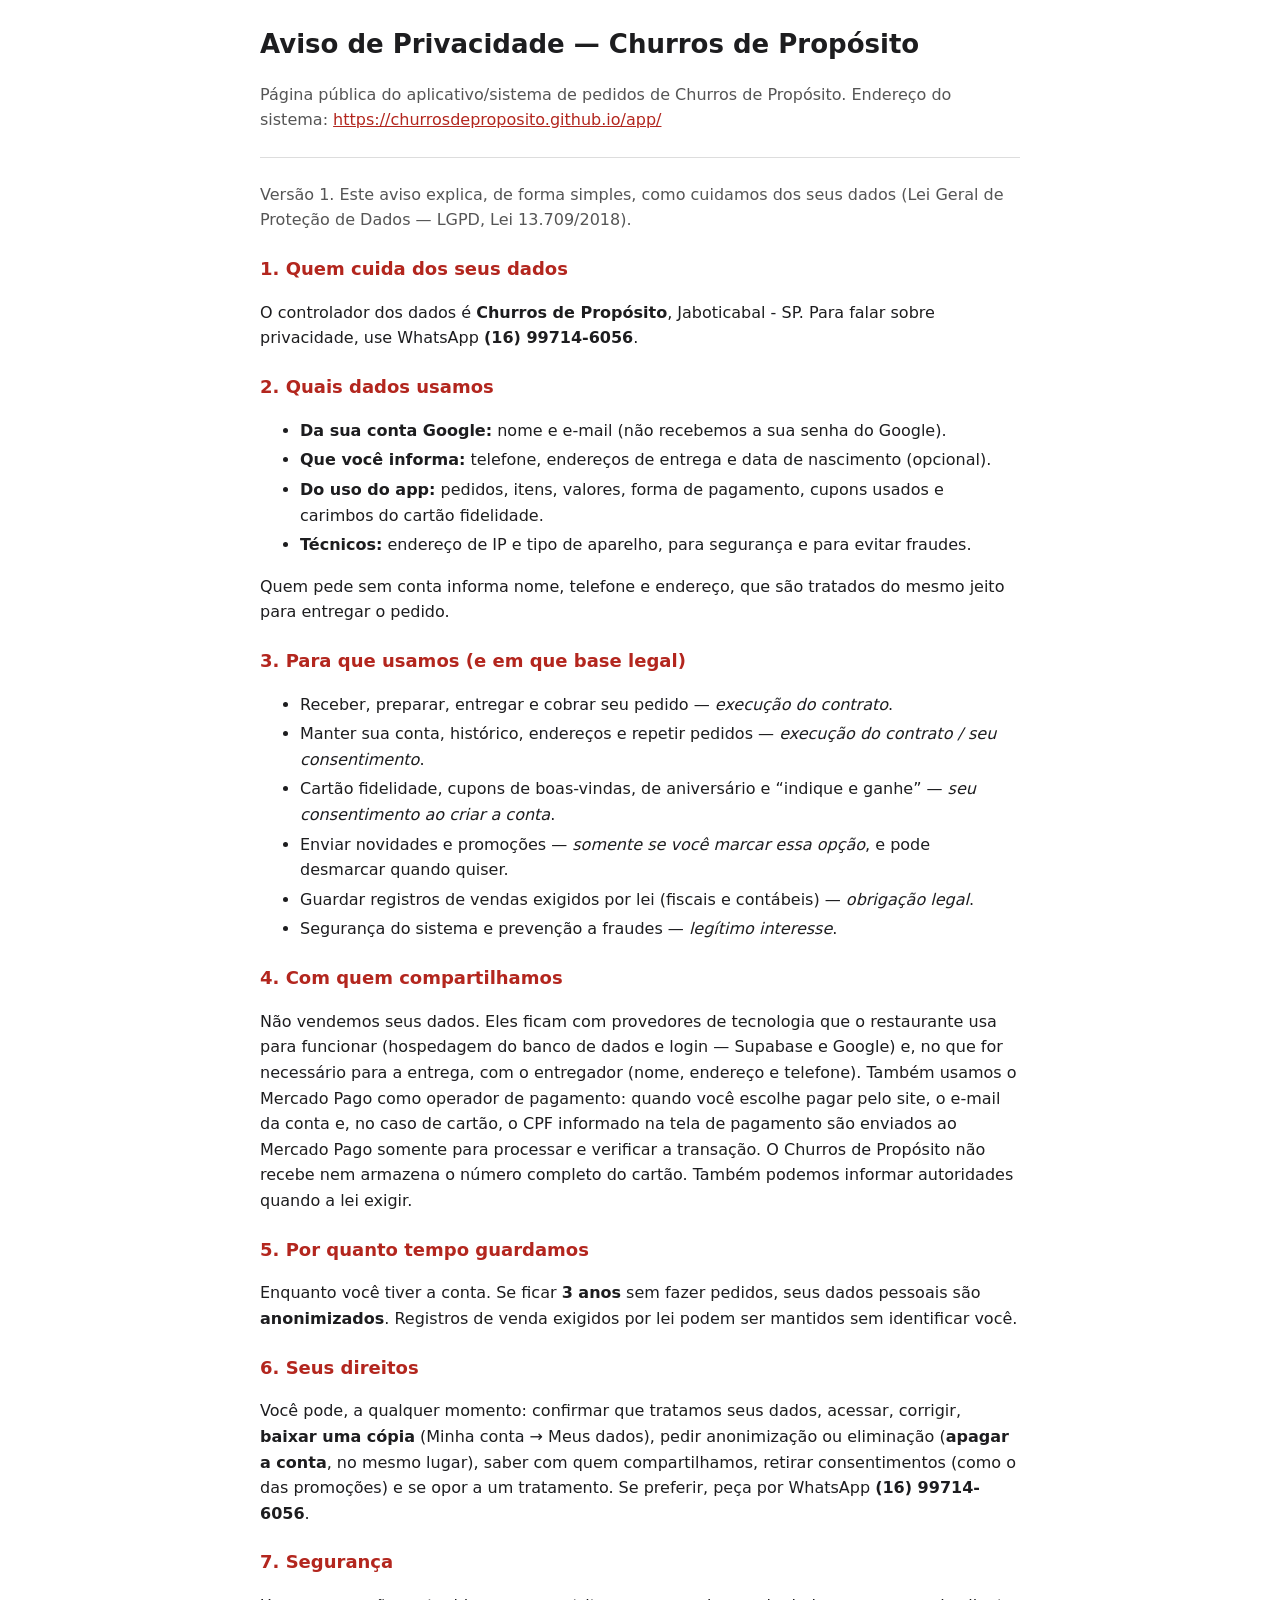
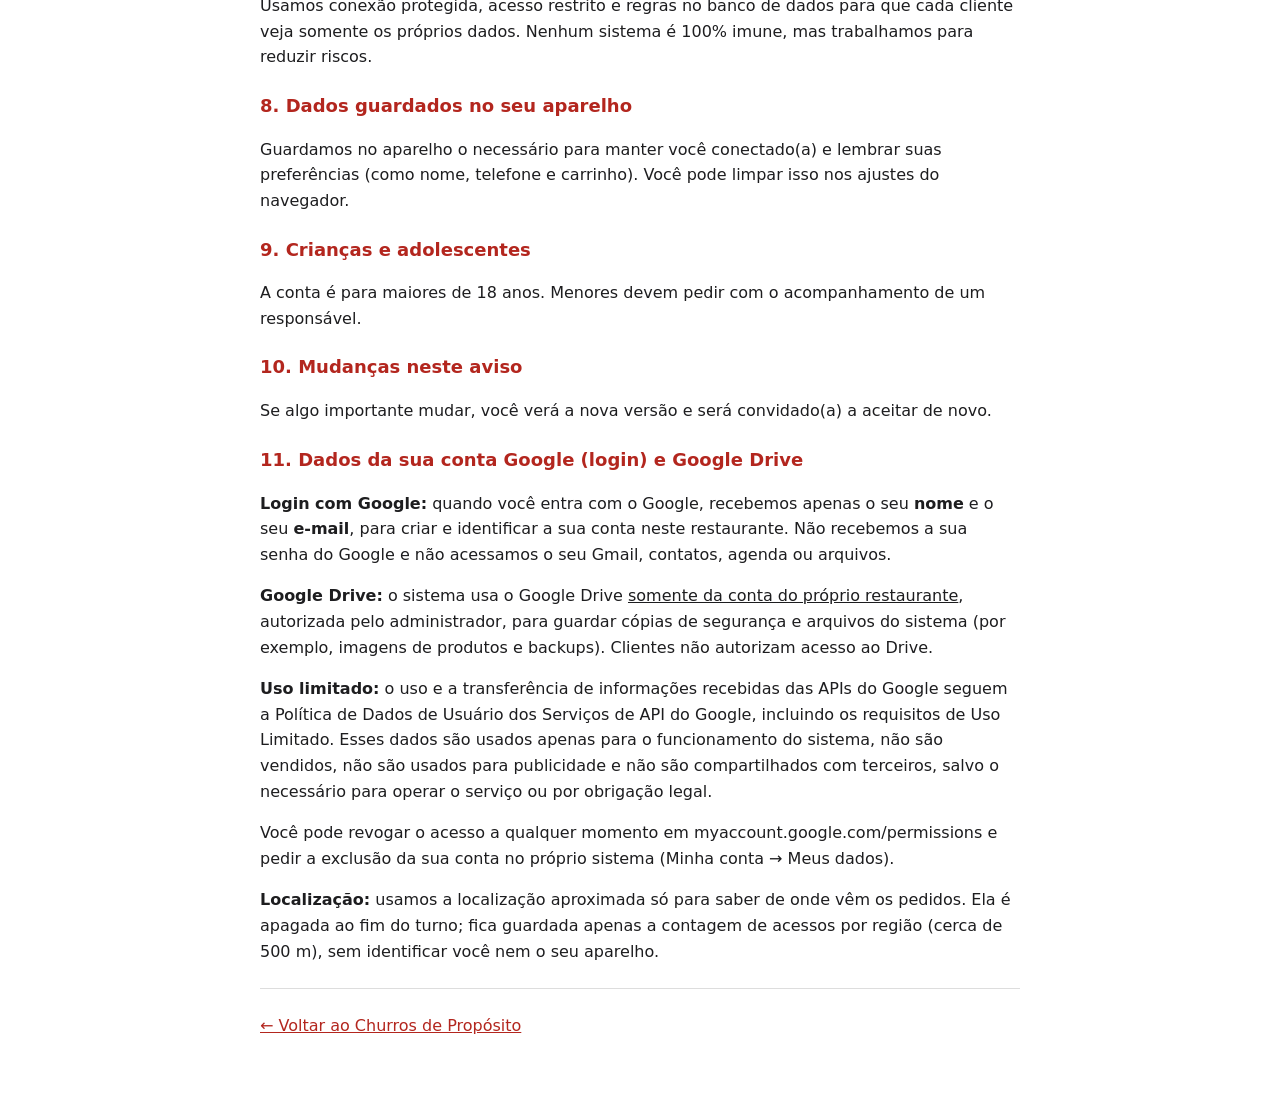
==== privacidade.html @ c82acc69 "Página de privacidade estática (verificação do Google) Co-Authored-By: Claude Sonnet 5.5 <noreply@an" ====
<!doctype html>
<html lang="pt-BR"><head><meta charset="utf-8"><meta name="viewport" content="width=device-width,initial-scale=1">
<title>Aviso de Privacidade — Churros de Propósito</title>
<meta name="description" content="Aviso de Privacidade de Churros de Propósito: quais dados usamos, para que, com quem compartilhamos e como exercer seus direitos (LGPD).">
<style>
:root{--bg:#ffffff;--tx:#1d1d1f;--mut:#555;--ln:#ddd;--ac:#b3261e}
@media (prefers-color-scheme:dark){:root{--bg:#14100c;--tx:#f3ece2;--mut:#b9aea0;--ln:#3a2f25;--ac:#e0b53a}}
html,body{margin:0;background:var(--bg);color:var(--tx);font:16px/1.6 system-ui,-apple-system,Segoe UI,Roboto,sans-serif}
main{max-width:760px;margin:0 auto;padding:24px 16px 48px}
h1{font-size:26px;margin:0 0 4px}h3{font-size:18px;margin:22px 0 6px;color:var(--ac)}
.sub{color:var(--mut)}li{margin:4px 0}a{color:var(--ac)}
hr{border:0;border-top:1px solid var(--ln);margin:24px 0}
</style></head><body><main>
<h1>Aviso de Privacidade — Churros de Propósito</h1>
<p class="sub">Página pública do aplicativo/sistema de pedidos de Churros de Propósito. Endereço do sistema: <a href="https://churrosdeproposito.github.io/app/">https://churrosdeproposito.github.io/app/</a></p>
<hr>
<div class="ct-aviso"><p class="sub">Versão 1. Este aviso explica, de forma simples, como cuidamos dos seus dados (Lei Geral de Proteção de Dados — LGPD, Lei 13.709/2018).</p><h3>1. Quem cuida dos seus dados</h3><p>O controlador dos dados é <b>Churros de Propósito</b>, Jaboticabal - SP. Para falar sobre privacidade, use WhatsApp <b>(16) 99714-6056</b>.</p><h3>2. Quais dados usamos</h3><ul><li><b>Da sua conta Google:</b> nome e e-mail (não recebemos a sua senha do Google).</li><li><b>Que você informa:</b> telefone, endereços de entrega e data de nascimento (opcional).</li><li><b>Do uso do app:</b> pedidos, itens, valores, forma de pagamento, cupons usados e carimbos do cartão fidelidade.</li><li><b>Técnicos:</b> endereço de IP e tipo de aparelho, para segurança e para evitar fraudes.</li></ul><p>Quem pede sem conta informa nome, telefone e endereço, que são tratados do mesmo jeito para entregar o pedido.</p><h3>3. Para que usamos (e em que base legal)</h3><ul><li>Receber, preparar, entregar e cobrar seu pedido — <i>execução do contrato</i>.</li><li>Manter sua conta, histórico, endereços e repetir pedidos — <i>execução do contrato / seu consentimento</i>.</li><li>Cartão fidelidade, cupons de boas-vindas, de aniversário e “indique e ganhe” — <i>seu consentimento ao criar a conta</i>.</li><li>Enviar novidades e promoções — <i>somente se você marcar essa opção</i>, e pode desmarcar quando quiser.</li><li>Guardar registros de vendas exigidos por lei (fiscais e contábeis) — <i>obrigação legal</i>.</li><li>Segurança do sistema e prevenção a fraudes — <i>legítimo interesse</i>.</li></ul><h3>4. Com quem compartilhamos</h3><p>Não vendemos seus dados. Eles ficam com provedores de tecnologia que o restaurante usa para funcionar (hospedagem do banco de dados e login — Supabase e Google) e, no que for necessário para a entrega, com o entregador (nome, endereço e telefone). Também usamos o Mercado Pago como operador de pagamento: quando você escolhe pagar pelo site, o e-mail da conta e, no caso de cartão, o CPF informado na tela de pagamento são enviados ao Mercado Pago somente para processar e verificar a transação. O Churros de Propósito não recebe nem armazena o número completo do cartão. Também podemos informar autoridades quando a lei exigir.</p><h3>5. Por quanto tempo guardamos</h3><p>Enquanto você tiver a conta. Se ficar <b>3 anos</b> sem fazer pedidos, seus dados pessoais são <b>anonimizados</b>. Registros de venda exigidos por lei podem ser mantidos sem identificar você.</p><h3>6. Seus direitos</h3><p>Você pode, a qualquer momento: confirmar que tratamos seus dados, acessar, corrigir, <b>baixar uma cópia</b> (Minha conta → Meus dados), pedir anonimização ou eliminação (<b>apagar a conta</b>, no mesmo lugar), saber com quem compartilhamos, retirar consentimentos (como o das promoções) e se opor a um tratamento. Se preferir, peça por WhatsApp <b>(16) 99714-6056</b>.</p><h3>7. Segurança</h3><p>Usamos conexão protegida, acesso restrito e regras no banco de dados para que cada cliente veja somente os próprios dados. Nenhum sistema é 100% imune, mas trabalhamos para reduzir riscos.</p><h3>8. Dados guardados no seu aparelho</h3><p>Guardamos no aparelho o necessário para manter você conectado(a) e lembrar suas preferências (como nome, telefone e carrinho). Você pode limpar isso nos ajustes do navegador.</p><h3>9. Crianças e adolescentes</h3><p>A conta é para maiores de 18 anos. Menores devem pedir com o acompanhamento de um responsável.</p><h3>10. Mudanças neste aviso</h3><p>Se algo importante mudar, você verá a nova versão e será convidado(a) a aceitar de novo.</p><h3>11. Dados da sua conta Google (login) e Google Drive</h3><p><b>Login com Google:</b> quando você entra com o Google, recebemos apenas o seu <b>nome</b> e o seu <b>e-mail</b>, para criar e identificar a sua conta neste restaurante. Não recebemos a sua senha do Google e não acessamos o seu Gmail, contatos, agenda ou arquivos.</p><p><b>Google Drive:</b> o sistema usa o Google Drive <u>somente da conta do próprio restaurante</u>, autorizada pelo administrador, para guardar cópias de segurança e arquivos do sistema (por exemplo, imagens de produtos e backups). Clientes não autorizam acesso ao Drive.</p><p><b>Uso limitado:</b> o uso e a transferência de informações recebidas das APIs do Google seguem a Política de Dados de Usuário dos Serviços de API do Google, incluindo os requisitos de Uso Limitado. Esses dados são usados apenas para o funcionamento do sistema, não são vendidos, não são usados para publicidade e não são compartilhados com terceiros, salvo o necessário para operar o serviço ou por obrigação legal.</p><p>Você pode revogar o acesso a qualquer momento em myaccount.google.com/permissions e pedir a exclusão da sua conta no próprio sistema (Minha conta → Meus dados).</p><p><b>Localização:</b> usamos a localização aproximada só para saber de onde vêm os pedidos. Ela é apagada ao fim do turno; fica guardada apenas a contagem de acessos por região (cerca de 500 m), sem identificar você nem o seu aparelho.</p></div>
<hr>
<p class="sub"><a href="https://churrosdeproposito.github.io/app/">← Voltar ao Churros de Propósito</a></p>
</main></body></html>
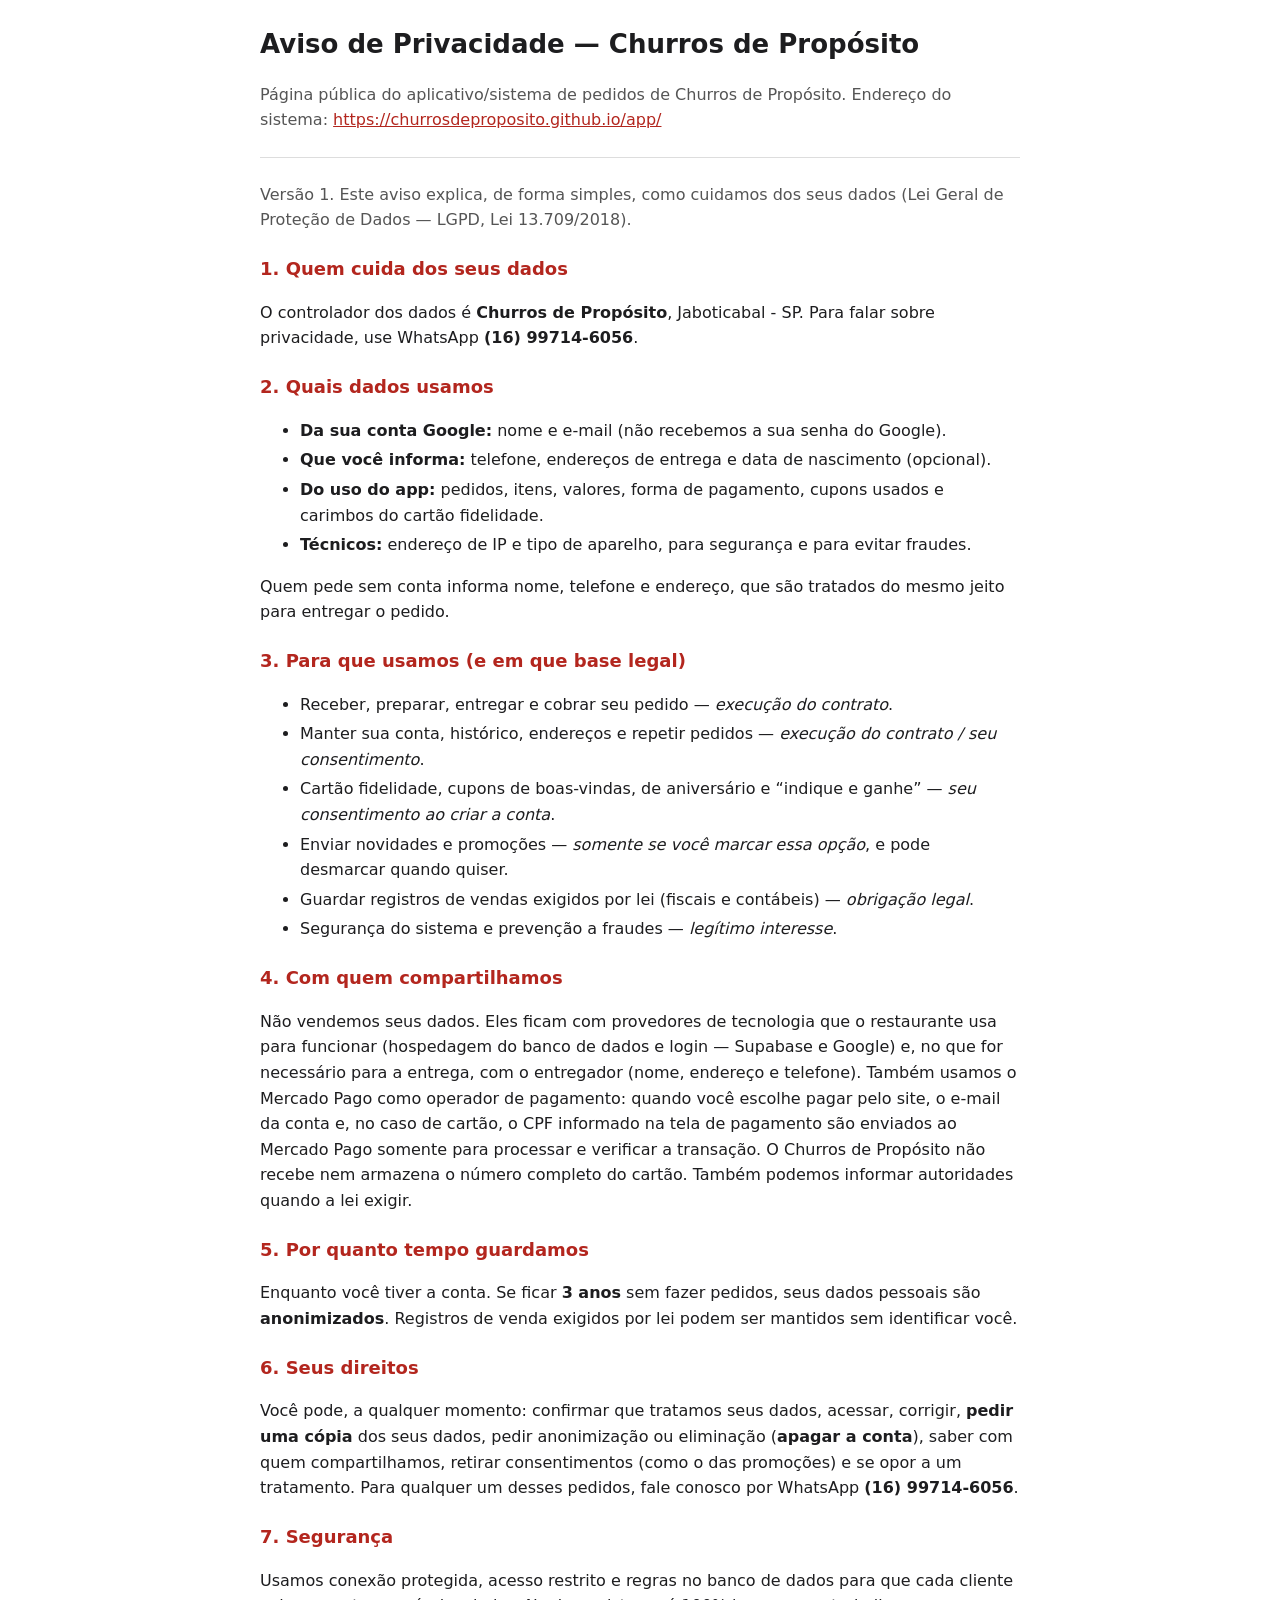
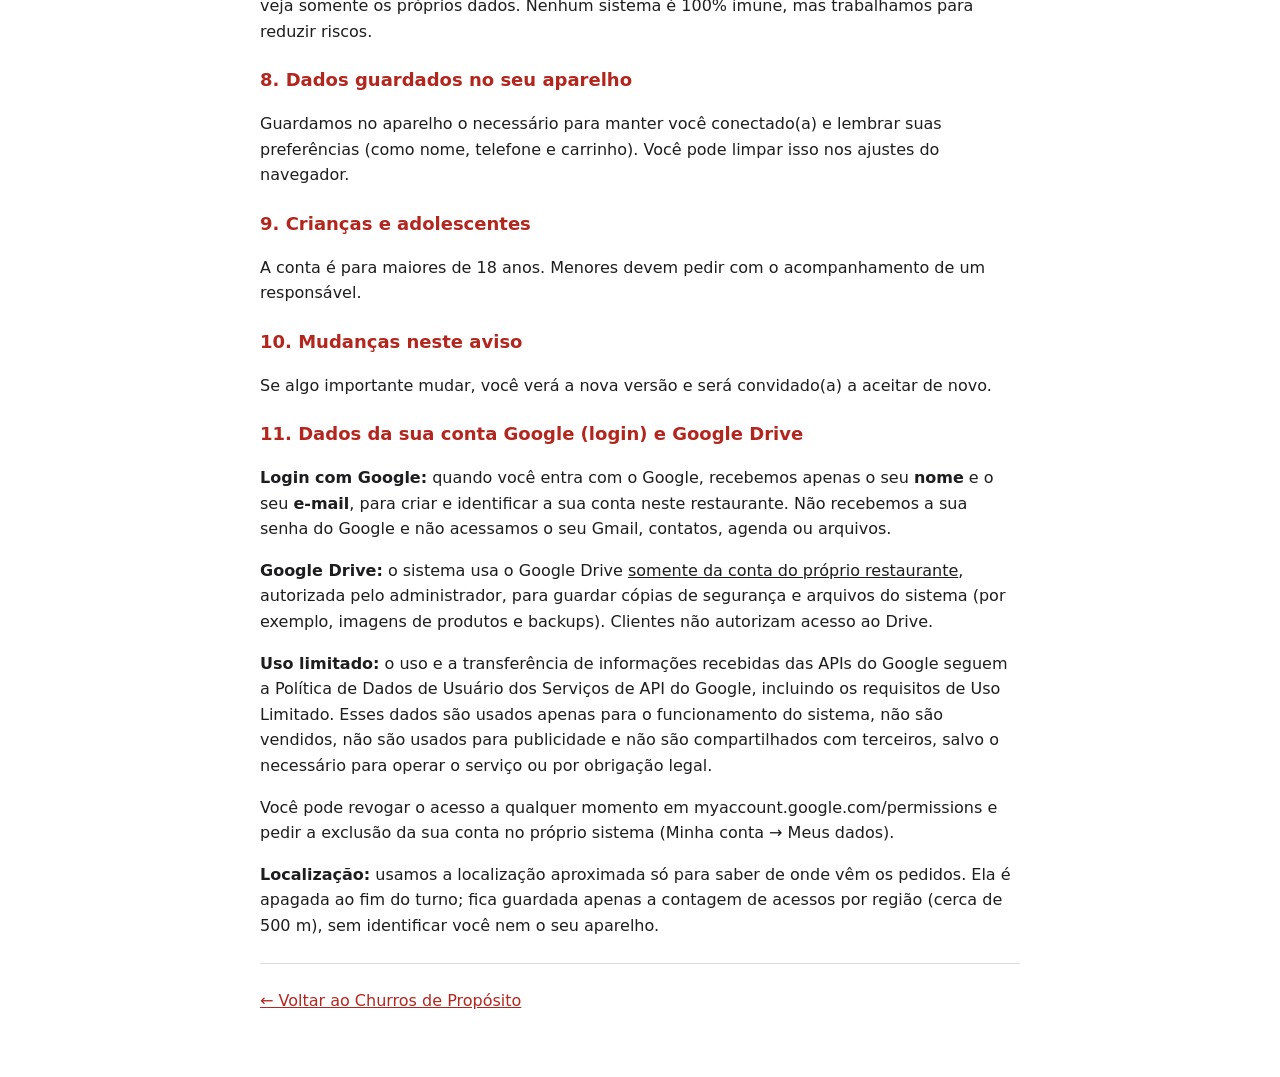
==== commit 2b90cbcc: "Aviso de privacidade: pedidos de cópia/exclusão por contato Co-Authored-By: Claude Sonnet 5.5 <norep" ====
--- a/privacidade.html
+++ b/privacidade.html
@@ -14,7 +14,7 @@
 <h1>Aviso de Privacidade — Churros de Propósito</h1>
 <p class="sub">Página pública do aplicativo/sistema de pedidos de Churros de Propósito. Endereço do sistema: <a href="https://churrosdeproposito.github.io/app/">https://churrosdeproposito.github.io/app/</a></p>
 <hr>
-<div class="ct-aviso"><p class="sub">Versão 1. Este aviso explica, de forma simples, como cuidamos dos seus dados (Lei Geral de Proteção de Dados — LGPD, Lei 13.709/2018).</p><h3>1. Quem cuida dos seus dados</h3><p>O controlador dos dados é <b>Churros de Propósito</b>, Jaboticabal - SP. Para falar sobre privacidade, use WhatsApp <b>(16) 99714-6056</b>.</p><h3>2. Quais dados usamos</h3><ul><li><b>Da sua conta Google:</b> nome e e-mail (não recebemos a sua senha do Google).</li><li><b>Que você informa:</b> telefone, endereços de entrega e data de nascimento (opcional).</li><li><b>Do uso do app:</b> pedidos, itens, valores, forma de pagamento, cupons usados e carimbos do cartão fidelidade.</li><li><b>Técnicos:</b> endereço de IP e tipo de aparelho, para segurança e para evitar fraudes.</li></ul><p>Quem pede sem conta informa nome, telefone e endereço, que são tratados do mesmo jeito para entregar o pedido.</p><h3>3. Para que usamos (e em que base legal)</h3><ul><li>Receber, preparar, entregar e cobrar seu pedido — <i>execução do contrato</i>.</li><li>Manter sua conta, histórico, endereços e repetir pedidos — <i>execução do contrato / seu consentimento</i>.</li><li>Cartão fidelidade, cupons de boas-vindas, de aniversário e “indique e ganhe” — <i>seu consentimento ao criar a conta</i>.</li><li>Enviar novidades e promoções — <i>somente se você marcar essa opção</i>, e pode desmarcar quando quiser.</li><li>Guardar registros de vendas exigidos por lei (fiscais e contábeis) — <i>obrigação legal</i>.</li><li>Segurança do sistema e prevenção a fraudes — <i>legítimo interesse</i>.</li></ul><h3>4. Com quem compartilhamos</h3><p>Não vendemos seus dados. Eles ficam com provedores de tecnologia que o restaurante usa para funcionar (hospedagem do banco de dados e login — Supabase e Google) e, no que for necessário para a entrega, com o entregador (nome, endereço e telefone). Também usamos o Mercado Pago como operador de pagamento: quando você escolhe pagar pelo site, o e-mail da conta e, no caso de cartão, o CPF informado na tela de pagamento são enviados ao Mercado Pago somente para processar e verificar a transação. O Churros de Propósito não recebe nem armazena o número completo do cartão. Também podemos informar autoridades quando a lei exigir.</p><h3>5. Por quanto tempo guardamos</h3><p>Enquanto você tiver a conta. Se ficar <b>3 anos</b> sem fazer pedidos, seus dados pessoais são <b>anonimizados</b>. Registros de venda exigidos por lei podem ser mantidos sem identificar você.</p><h3>6. Seus direitos</h3><p>Você pode, a qualquer momento: confirmar que tratamos seus dados, acessar, corrigir, <b>baixar uma cópia</b> (Minha conta → Meus dados), pedir anonimização ou eliminação (<b>apagar a conta</b>, no mesmo lugar), saber com quem compartilhamos, retirar consentimentos (como o das promoções) e se opor a um tratamento. Se preferir, peça por WhatsApp <b>(16) 99714-6056</b>.</p><h3>7. Segurança</h3><p>Usamos conexão protegida, acesso restrito e regras no banco de dados para que cada cliente veja somente os próprios dados. Nenhum sistema é 100% imune, mas trabalhamos para reduzir riscos.</p><h3>8. Dados guardados no seu aparelho</h3><p>Guardamos no aparelho o necessário para manter você conectado(a) e lembrar suas preferências (como nome, telefone e carrinho). Você pode limpar isso nos ajustes do navegador.</p><h3>9. Crianças e adolescentes</h3><p>A conta é para maiores de 18 anos. Menores devem pedir com o acompanhamento de um responsável.</p><h3>10. Mudanças neste aviso</h3><p>Se algo importante mudar, você verá a nova versão e será convidado(a) a aceitar de novo.</p><h3>11. Dados da sua conta Google (login) e Google Drive</h3><p><b>Login com Google:</b> quando você entra com o Google, recebemos apenas o seu <b>nome</b> e o seu <b>e-mail</b>, para criar e identificar a sua conta neste restaurante. Não recebemos a sua senha do Google e não acessamos o seu Gmail, contatos, agenda ou arquivos.</p><p><b>Google Drive:</b> o sistema usa o Google Drive <u>somente da conta do próprio restaurante</u>, autorizada pelo administrador, para guardar cópias de segurança e arquivos do sistema (por exemplo, imagens de produtos e backups). Clientes não autorizam acesso ao Drive.</p><p><b>Uso limitado:</b> o uso e a transferência de informações recebidas das APIs do Google seguem a Política de Dados de Usuário dos Serviços de API do Google, incluindo os requisitos de Uso Limitado. Esses dados são usados apenas para o funcionamento do sistema, não são vendidos, não são usados para publicidade e não são compartilhados com terceiros, salvo o necessário para operar o serviço ou por obrigação legal.</p><p>Você pode revogar o acesso a qualquer momento em myaccount.google.com/permissions e pedir a exclusão da sua conta no próprio sistema (Minha conta → Meus dados).</p><p><b>Localização:</b> usamos a localização aproximada só para saber de onde vêm os pedidos. Ela é apagada ao fim do turno; fica guardada apenas a contagem de acessos por região (cerca de 500 m), sem identificar você nem o seu aparelho.</p></div>
+<div class="ct-aviso"><p class="sub">Versão 1. Este aviso explica, de forma simples, como cuidamos dos seus dados (Lei Geral de Proteção de Dados — LGPD, Lei 13.709/2018).</p><h3>1. Quem cuida dos seus dados</h3><p>O controlador dos dados é <b>Churros de Propósito</b>, Jaboticabal - SP. Para falar sobre privacidade, use WhatsApp <b>(16) 99714-6056</b>.</p><h3>2. Quais dados usamos</h3><ul><li><b>Da sua conta Google:</b> nome e e-mail (não recebemos a sua senha do Google).</li><li><b>Que você informa:</b> telefone, endereços de entrega e data de nascimento (opcional).</li><li><b>Do uso do app:</b> pedidos, itens, valores, forma de pagamento, cupons usados e carimbos do cartão fidelidade.</li><li><b>Técnicos:</b> endereço de IP e tipo de aparelho, para segurança e para evitar fraudes.</li></ul><p>Quem pede sem conta informa nome, telefone e endereço, que são tratados do mesmo jeito para entregar o pedido.</p><h3>3. Para que usamos (e em que base legal)</h3><ul><li>Receber, preparar, entregar e cobrar seu pedido — <i>execução do contrato</i>.</li><li>Manter sua conta, histórico, endereços e repetir pedidos — <i>execução do contrato / seu consentimento</i>.</li><li>Cartão fidelidade, cupons de boas-vindas, de aniversário e “indique e ganhe” — <i>seu consentimento ao criar a conta</i>.</li><li>Enviar novidades e promoções — <i>somente se você marcar essa opção</i>, e pode desmarcar quando quiser.</li><li>Guardar registros de vendas exigidos por lei (fiscais e contábeis) — <i>obrigação legal</i>.</li><li>Segurança do sistema e prevenção a fraudes — <i>legítimo interesse</i>.</li></ul><h3>4. Com quem compartilhamos</h3><p>Não vendemos seus dados. Eles ficam com provedores de tecnologia que o restaurante usa para funcionar (hospedagem do banco de dados e login — Supabase e Google) e, no que for necessário para a entrega, com o entregador (nome, endereço e telefone). Também usamos o Mercado Pago como operador de pagamento: quando você escolhe pagar pelo site, o e-mail da conta e, no caso de cartão, o CPF informado na tela de pagamento são enviados ao Mercado Pago somente para processar e verificar a transação. O Churros de Propósito não recebe nem armazena o número completo do cartão. Também podemos informar autoridades quando a lei exigir.</p><h3>5. Por quanto tempo guardamos</h3><p>Enquanto você tiver a conta. Se ficar <b>3 anos</b> sem fazer pedidos, seus dados pessoais são <b>anonimizados</b>. Registros de venda exigidos por lei podem ser mantidos sem identificar você.</p><h3>6. Seus direitos</h3><p>Você pode, a qualquer momento: confirmar que tratamos seus dados, acessar, corrigir, <b>pedir uma cópia</b> dos seus dados, pedir anonimização ou eliminação (<b>apagar a conta</b>), saber com quem compartilhamos, retirar consentimentos (como o das promoções) e se opor a um tratamento. Para qualquer um desses pedidos, fale conosco por WhatsApp <b>(16) 99714-6056</b>.</p><h3>7. Segurança</h3><p>Usamos conexão protegida, acesso restrito e regras no banco de dados para que cada cliente veja somente os próprios dados. Nenhum sistema é 100% imune, mas trabalhamos para reduzir riscos.</p><h3>8. Dados guardados no seu aparelho</h3><p>Guardamos no aparelho o necessário para manter você conectado(a) e lembrar suas preferências (como nome, telefone e carrinho). Você pode limpar isso nos ajustes do navegador.</p><h3>9. Crianças e adolescentes</h3><p>A conta é para maiores de 18 anos. Menores devem pedir com o acompanhamento de um responsável.</p><h3>10. Mudanças neste aviso</h3><p>Se algo importante mudar, você verá a nova versão e será convidado(a) a aceitar de novo.</p><h3>11. Dados da sua conta Google (login) e Google Drive</h3><p><b>Login com Google:</b> quando você entra com o Google, recebemos apenas o seu <b>nome</b> e o seu <b>e-mail</b>, para criar e identificar a sua conta neste restaurante. Não recebemos a sua senha do Google e não acessamos o seu Gmail, contatos, agenda ou arquivos.</p><p><b>Google Drive:</b> o sistema usa o Google Drive <u>somente da conta do próprio restaurante</u>, autorizada pelo administrador, para guardar cópias de segurança e arquivos do sistema (por exemplo, imagens de produtos e backups). Clientes não autorizam acesso ao Drive.</p><p><b>Uso limitado:</b> o uso e a transferência de informações recebidas das APIs do Google seguem a Política de Dados de Usuário dos Serviços de API do Google, incluindo os requisitos de Uso Limitado. Esses dados são usados apenas para o funcionamento do sistema, não são vendidos, não são usados para publicidade e não são compartilhados com terceiros, salvo o necessário para operar o serviço ou por obrigação legal.</p><p>Você pode revogar o acesso a qualquer momento em myaccount.google.com/permissions e pedir a exclusão da sua conta no próprio sistema (Minha conta → Meus dados).</p><p><b>Localização:</b> usamos a localização aproximada só para saber de onde vêm os pedidos. Ela é apagada ao fim do turno; fica guardada apenas a contagem de acessos por região (cerca de 500 m), sem identificar você nem o seu aparelho.</p></div>
 <hr>
 <p class="sub"><a href="https://churrosdeproposito.github.io/app/">← Voltar ao Churros de Propósito</a></p>
 </main></body></html>
